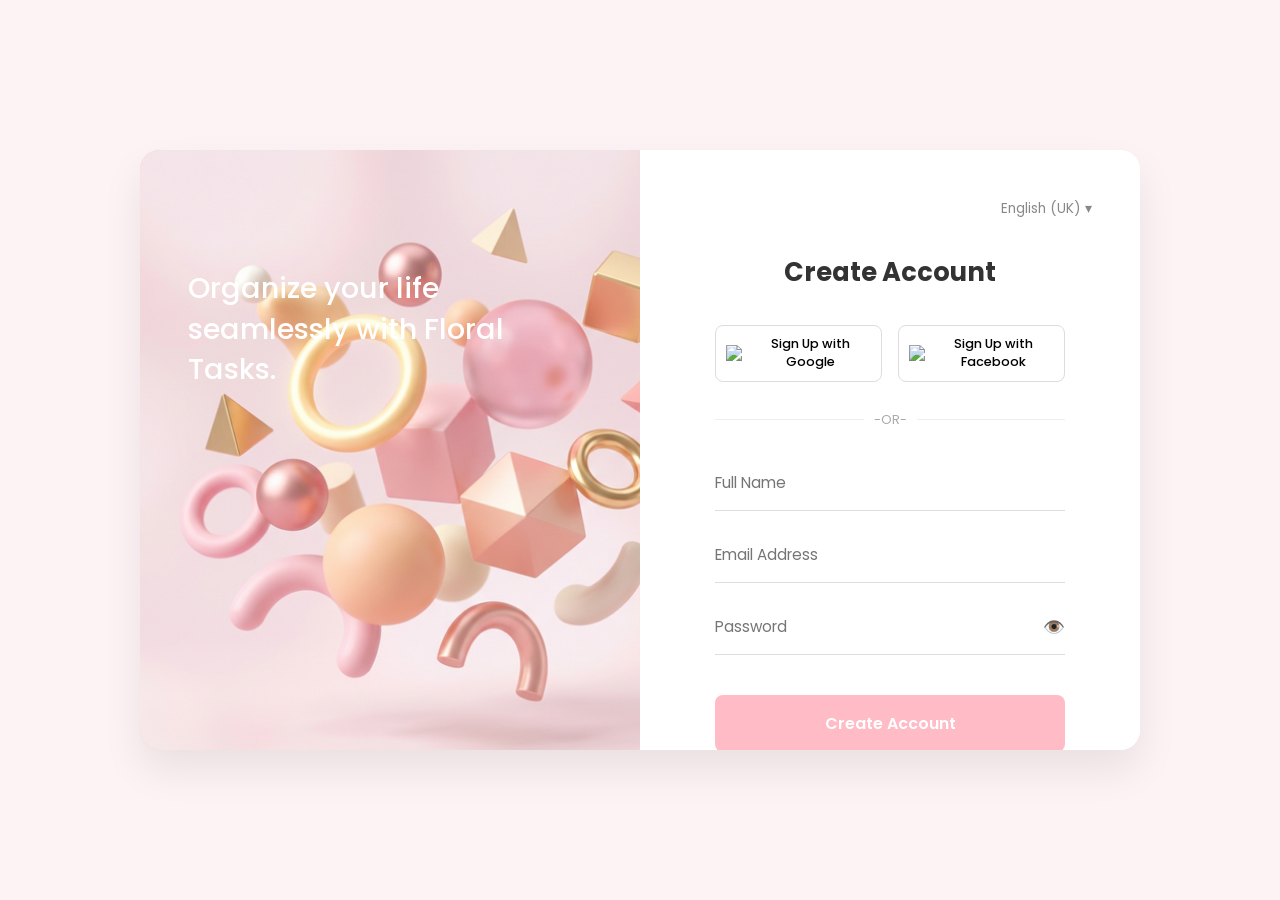
==== frontend/login.html @ fb9f27a4 "Add Login page modeled from mockup" ====
<!DOCTYPE html>
<html lang="en">

<head>
    <meta charset="UTF-8">
    <meta name="viewport" content="width=device-width, initial-scale=1.0">
    <title>Create Account</title>
    <link rel="stylesheet" href="style.css">
    <link href="https://fonts.googleapis.com/css2?family=Poppins:wght@300;400;500;600;700&display=swap"
        rel="stylesheet">
</head>

<body class="auth-body">
    <div class="auth-container">
        <div class="auth-left">
            <div class="auth-logo">🌸 Floral</div>
            <h1>Organize your life seamlessly with Floral Tasks.</h1>
            <div class="auth-image-placeholder">
                <img src="assets/bg.png" alt="3D abstract shapes" />
            </div>
        </div>
        <div class="auth-right">
            <div class="auth-header">
                <span class="language-dropdown">English (UK) ▾</span>
            </div>
            <div class="auth-form-wrapper">
                <h2 id="authTitle" class="auth-title">Create Account</h2>
                <div class="social-login">
                    <button class="social-btn"><img
                            src="https://cdn1.iconfinder.com/data/icons/google-s-logo/150/Google_Icons-09-512.png"
                            alt="G"> Sign Up with Google</button>
                    <button class="social-btn"><img
                            src="https://upload.wikimedia.org/wikipedia/commons/thumb/b/b8/2021_Facebook_icon.svg/2048px-2021_Facebook_icon.svg.png"
                            alt="F"> Sign Up with Facebook</button>
                </div>
                <div class="divider"><span>-OR-</span></div>

                <form id="authForm" class="auth-form">
                    <div class="auth-input-group" id="fullNameGroup">
                        <input type="text" id="fullName" placeholder="Full Name">
                    </div>
                    <div class="auth-input-group">
                        <input type="email" id="email" required placeholder="Email Address">
                    </div>
                    <div class="auth-input-group password-group">
                        <input type="password" id="password" required placeholder="Password">
                        <span class="toggle-password" onclick="togglePassword()">👁️</span>
                    </div>

                    <button type="submit" class="auth-submit-btn" id="authSubmitBtn">Create Account</button>

                    <p class="auth-switch">Already have an account? <a href="#" id="toggleAuthMode">Log in</a></p>
                </form>
            </div>
        </div>
    </div>
    <script src="login.js"></script>
</body>

</html>
---- frontend/style.css ----
:root {
    --primary: #ff4f81;
    --primary-hover: #e5396b;
    --background: #fff5f8;
    --card: #ffffff;
    --accent: #fbd3e9;
    --text-main: #333333;
    --text-muted: #777777;
    --border: #f2e2e8;
    --success: #28a745;
}

* {
    margin: 0;
    padding: 0;
    box-sizing: border-box;
    font-family: 'Poppins', sans-serif;
}

body {
    background-color: var(--background);
    color: var(--text-main);
    line-height: 1.6;
}

.navbar {
    display: flex;
    justify-content: space-between;
    align-items: center;
    padding: 1.5rem 5%;
    background-color: var(--card);
    box-shadow: 0 4px 12px rgba(255, 79, 129, 0.08);
    position: sticky;
    top: 0;
    z-index: 100;
}

.logo {
    font-size: 1.5rem;
    font-weight: 700;
    color: var(--primary);
}

.nav-links {
    list-style: none;
    display: flex;
    gap: 2rem;
}

.nav-links a {
    text-decoration: none;
    color: var(--text-main);
    font-weight: 500;
    transition: color 0.3s ease;
}

.nav-links a:hover, .nav-links a.active {
    color: var(--primary);
}

.hero {
    text-align: center;
    padding: 5rem 2rem;
    background: linear-gradient(135deg, var(--background) 0%, var(--accent) 100%);
}

.hero h1 {
    font-size: 3rem;
    color: var(--primary);
    margin-bottom: 1rem;
}

.hero p {
    font-size: 1.2rem;
    color: var(--text-muted);
    margin-bottom: 2rem;
}

.primary-btn {
    background-color: var(--primary);
    color: white;
    border: none;
    padding: 0.8rem 2rem;
    font-size: 1rem;
    border-radius: 30px;
    cursor: pointer;
    font-weight: 600;
    transition: background 0.3s ease, transform 0.2s ease;
}

.primary-btn:hover {
    background-color: var(--primary-hover);
    transform: translateY(-2px);
}

.secondary-btn {
    background-color: transparent;
    color: var(--text-muted);
    border: 1px solid var(--text-muted);
    padding: 0.8rem 2rem;
    font-size: 1rem;
    border-radius: 30px;
    cursor: pointer;
    font-weight: 600;
    transition: all 0.3s ease;
    margin-top: 0.5rem;
}

.secondary-btn:hover {
    background-color: #f1f1f1;
    color: var(--text-main);
}

.full-width {
    width: 100%;
}

.hidden {
    display: none;
}

.container {
    max-width: 1200px;
    margin: 0 auto;
    padding: 3rem 2rem;
}

.task-input-section {
    display: flex;
    justify-content: center;
    margin-bottom: 4rem;
}

.add-task-card {
    width: 100%;
    max-width: 600px;
    padding: 2.5rem;
}

.card {
    background-color: var(--card);
    border-radius: 20px;
    box-shadow: 0 10px 30px rgba(255, 79, 129, 0.05);
    border: 1px solid var(--border);
}

.add-task-card h2 {
    margin-bottom: 1.5rem;
    color: var(--text-main);
    text-align: center;
}

.input-group {
    margin-bottom: 1.5rem;
}

.input-group label {
    display: block;
    margin-bottom: 0.5rem;
    font-weight: 500;
    color: var(--text-main);
}

.input-group input, 
.input-group textarea {
    width: 100%;
    padding: 1rem;
    border: 1px solid var(--border);
    border-radius: 12px;
    font-size: 1rem;
    outline: none;
    transition: border-color 0.3s ease;
    background-color: #fafafa;
}

.input-group input:focus, 
.input-group textarea:focus {
    border-color: var(--primary);
    background-color: #ffffff;
}

.task-display-section h2 {
    text-align: center;
    margin-bottom: 2rem;
    font-size: 2rem;
    color: var(--primary);
}

.task-grid {
    display: grid;
    grid-template-columns: repeat(auto-fill, minmax(300px, 1fr));
    gap: 2rem;
}

.task-card {
    padding: 2rem;
    transition: transform 0.3s ease, box-shadow 0.3s ease;
    display: flex;
    flex-direction: column;
}

.task-card:hover {
    transform: translateY(-5px);
    box-shadow: 0 15px 35px rgba(255, 79, 129, 0.1);
}

.task-title {
    font-size: 1.3rem;
    font-weight: 600;
    margin-bottom: 0.5rem;
    color: var(--text-main);
}

.task-desc {
    color: var(--text-muted);
    margin-bottom: 1.5rem;
    flex-grow: 1;
}

.task-meta {
    display: flex;
    justify-content: space-between;
    align-items: center;
    margin-bottom: 1.5rem;
    font-size: 0.85rem;
}

.status {
    padding: 0.3rem 0.8rem;
    border-radius: 20px;
    font-weight: 600;
    text-transform: capitalize;
}

.status.pending {
    background-color: var(--accent);
    color: var(--primary-hover);
}

.status.completed {
    background-color: #d4edda;
    color: #155724;
}

.task-date {
    color: #999;
}

.task-actions {
    display: flex;
    gap: 0.5rem;
    flex-wrap: wrap;
}

.action-btn {
    flex: 1;
    padding: 0.6rem;
    border: none;
    border-radius: 8px;
    cursor: pointer;
    font-weight: 500;
    font-size: 0.9rem;
    transition: opacity 0.3s ease;
}

.action-btn:hover {
    opacity: 0.8;
}

.btn-complete {
    background-color: var(--success);
    color: white;
}

.btn-edit {
    background-color: #f8f9fa;
    color: var(--text-main);
    border: 1px solid #ddd;
}

.btn-delete {
    background-color: #dc3545;
    color: white;
}

.completed-task .task-title {
    text-decoration: line-through;
    color: var(--text-muted);
}

@media (max-width: 768px) {
    .nav-links {
        gap: 1rem;
    }
    
    .hero h1 {
        font-size: 2.2rem;
    }
}
/* Auth Layout */
.auth-body { display: flex; justify-content: center; align-items: center; min-height: 100vh; background: #fdf2f4; margin: 0; padding: 2rem; }
.auth-container { display: flex; width: 100%; max-width: 1000px; height: 600px; background: white; border-radius: 20px; box-shadow: 0 20px 40px rgba(0,0,0,0.08); overflow: hidden; }
.auth-left { flex: 1; background: #ffbbc6; padding: 3rem; color: white; position: relative; overflow: hidden; }
.auth-left .auth-logo { font-size: 1.5rem; font-weight: 700; color: #fff; margin-bottom: 2rem; }
.auth-left h1 { font-size: 1.8rem; font-weight: 500; line-height: 1.4; margin-bottom: 2rem; position: relative; z-index: 2; }
.auth-image-placeholder { position: absolute; bottom: -50px; left: -20px; width: 130%; z-index: 1; }
.auth-image-placeholder img { width: 100%; height: auto; object-fit: cover; }
.auth-right { flex: 1; padding: 3rem; display: flex; flex-direction: column; background: white; }
.auth-header { text-align: right; font-size: 0.85rem; color: #888; margin-bottom: 2rem; }
.auth-form-wrapper { max-width: 350px; margin: 0 auto; width: 100%; flex-grow: 1; display: flex; flex-direction: column; justify-content: center; }
.auth-form-wrapper h2 { font-size: 1.6rem; text-align: center; color: #333; margin-bottom: 2rem; }
.social-login { display: flex; gap: 1rem; margin-bottom: 1.5rem; }
.social-btn { flex: 1; display: flex; align-items: center; justify-content: center; gap: 0.5rem; padding: 0.6rem; border: 1px solid #ddd; border-radius: 8px; background: white; font-size: 0.8rem; font-weight: 500; cursor: pointer; transition: all 0.3s ease; }
.social-btn img { width: 16px; height: 16px; }
.social-btn:hover { background: #f9f9f9; border-color: #ccc; }
.divider { text-align: center; margin-bottom: 1.5rem; position: relative; }
.divider::before { content: ''; position: absolute; left: 0; top: 50%; width: 100%; height: 1px; background: #eee; z-index: 1; }
.divider span { background: white; padding: 0 10px; color: #aaa; font-size: 0.8rem; position: relative; z-index: 2; }
.auth-input-group { margin-bottom: 1rem; position: relative; }
.auth-input-group input { width: 100%; padding: 1rem 0; border: none; border-bottom: 1px solid #ddd; font-size: 0.95rem; outline: none; background: transparent; transition: border-color 0.3s ease; }
.auth-input-group input:focus { border-bottom-color: var(--primary); }
.password-group .toggle-password { position: absolute; right: 0; top: 50%; transform: translateY(-50%); cursor: pointer; color: #888; font-size: 1.1rem; }
.auth-submit-btn { width: 100%; padding: 1rem; background: #ffbbc6; color: white; border: none; border-radius: 8px; font-size: 1rem; font-weight: 600; cursor: pointer; margin-top: 1.5rem; transition: background 0.3s ease; }
.auth-submit-btn:hover { background: #ff91a0; }
.auth-switch { text-align: center; margin-top: 1.5rem; font-size: 0.85rem; color: #888; }
.auth-switch a { color: #ffbbc6; text-decoration: none; font-weight: 600; }
.auth-switch a:hover { text-decoration: underline; }
@media (max-width: 768px) { .auth-container { flex-direction: column; height: auto; } .auth-left { padding: 2rem; } .auth-image-placeholder { position: relative; bottom: 0; left: 0; width: 100%; } }
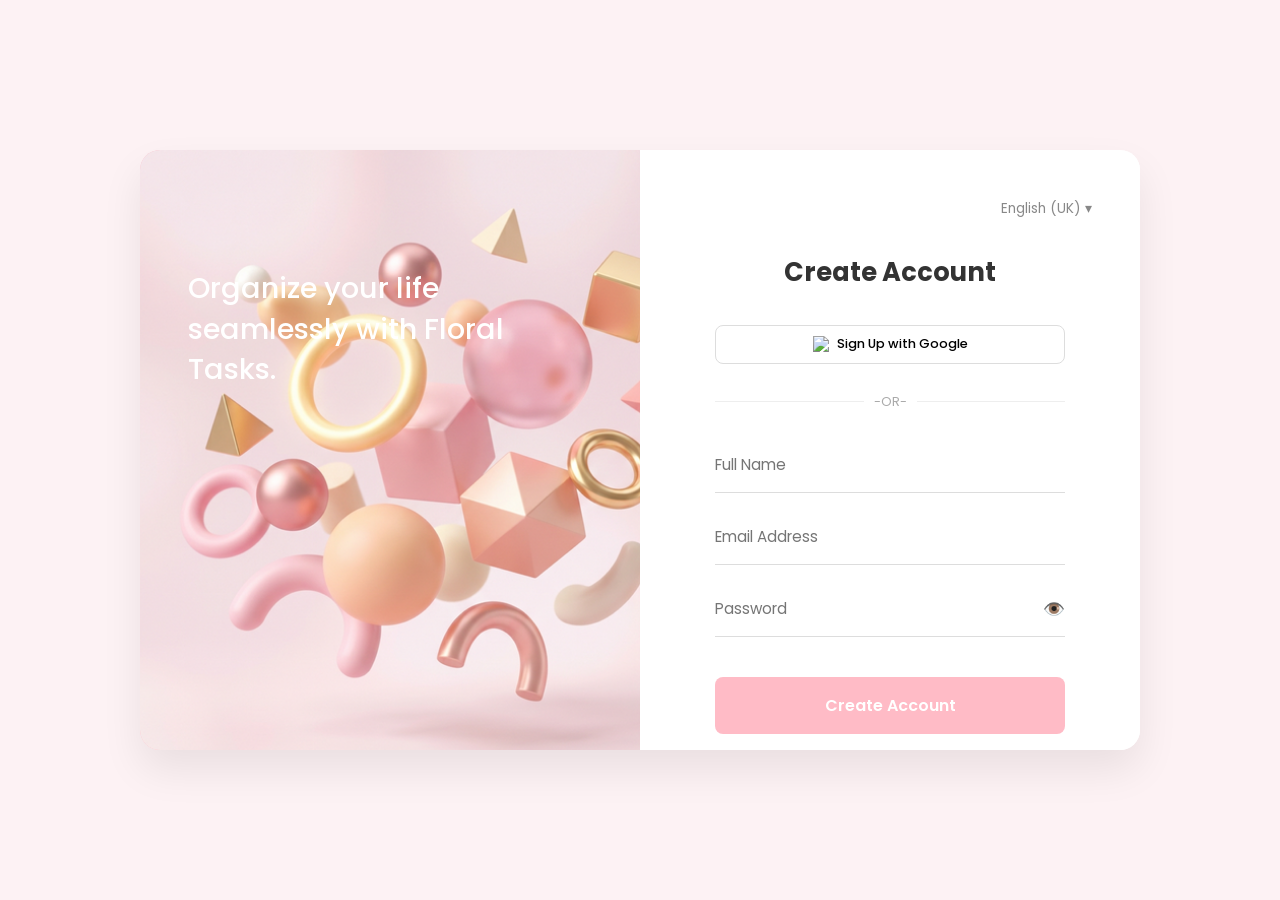
==== commit dbf390cb: "Update login page to remove Facbeook and enforce Google OAuth flow" ====
--- a/frontend/login.html
+++ b/frontend/login.html
@@ -26,12 +26,9 @@
             <div class="auth-form-wrapper">
                 <h2 id="authTitle" class="auth-title">Create Account</h2>
                 <div class="social-login">
-                    <button class="social-btn"><img
+                    <button type="button" class="social-btn" id="googleBtn"><img
                             src="https://cdn1.iconfinder.com/data/icons/google-s-logo/150/Google_Icons-09-512.png"
                             alt="G"> Sign Up with Google</button>
-                    <button class="social-btn"><img
-                            src="https://upload.wikimedia.org/wikipedia/commons/thumb/b/b8/2021_Facebook_icon.svg/2048px-2021_Facebook_icon.svg.png"
-                            alt="F"> Sign Up with Facebook</button>
                 </div>
                 <div class="divider"><span>-OR-</span></div>
 
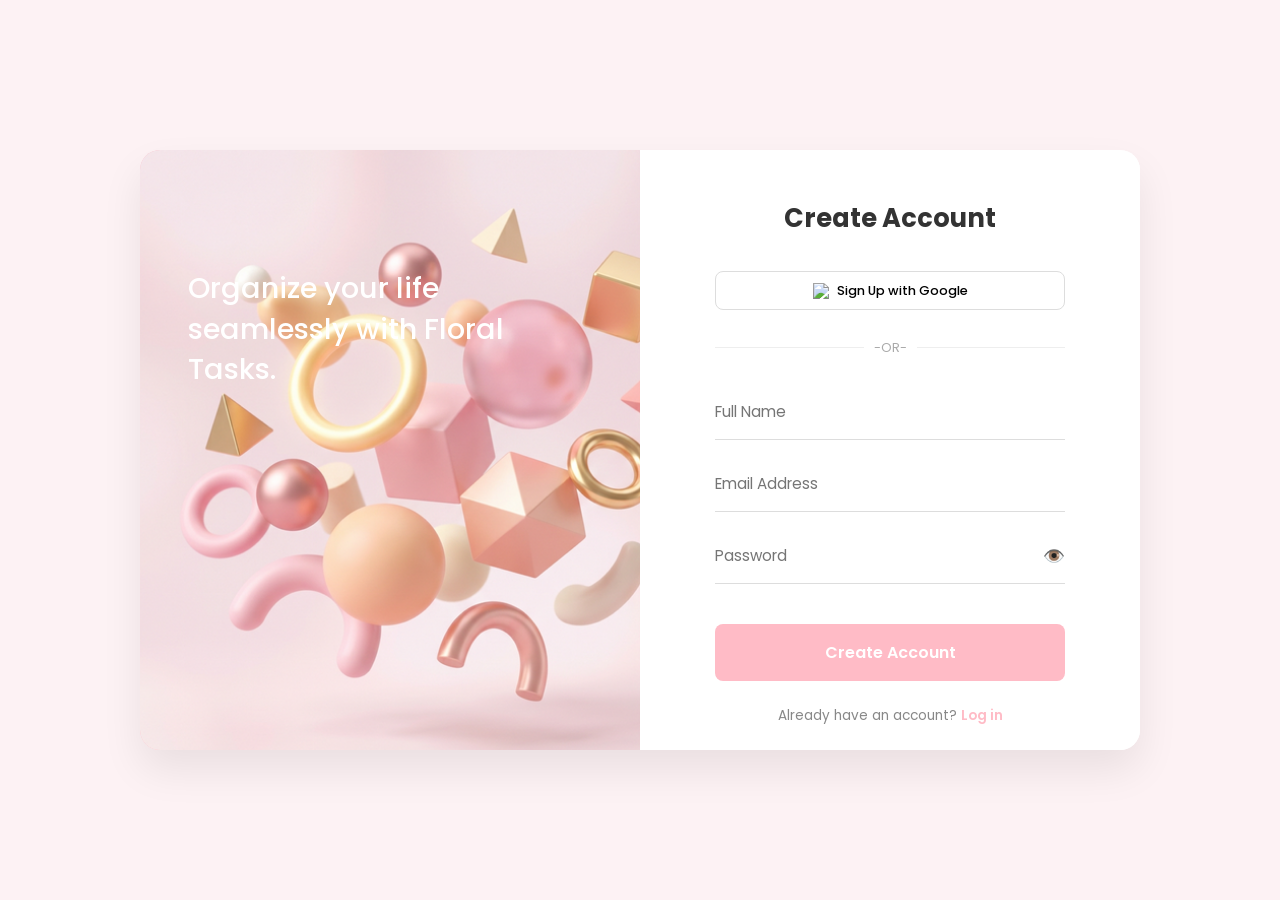
==== commit f9a85de2: "Remove english dropdown and force title text to white" ====
--- a/frontend/login.html
+++ b/frontend/login.html
@@ -20,9 +20,6 @@
             </div>
         </div>
         <div class="auth-right">
-            <div class="auth-header">
-                <span class="language-dropdown">English (UK) ▾</span>
-            </div>
             <div class="auth-form-wrapper">
                 <h2 id="authTitle" class="auth-title">Create Account</h2>
                 <div class="social-login">
--- a/frontend/style.css
+++ b/frontend/style.css
@@ -54,7 +54,8 @@
     transition: color 0.3s ease;
 }
 
-.nav-links a:hover, .nav-links a.active {
+.nav-links a:hover,
+.nav-links a.active {
     color: var(--primary);
 }
 
@@ -161,7 +162,7 @@
     color: var(--text-main);
 }
 
-.input-group input, 
+.input-group input,
 .input-group textarea {
     width: 100%;
     padding: 1rem;
@@ -173,7 +174,7 @@
     background-color: #fafafa;
 }
 
-.input-group input:focus, 
+.input-group input:focus,
 .input-group textarea:focus {
     border-color: var(--primary);
     background-color: #ffffff;
@@ -292,37 +293,244 @@
     .nav-links {
         gap: 1rem;
     }
-    
+
     .hero h1 {
         font-size: 2.2rem;
     }
 }
+
 /* Auth Layout */
-.auth-body { display: flex; justify-content: center; align-items: center; min-height: 100vh; background: #fdf2f4; margin: 0; padding: 2rem; }
-.auth-container { display: flex; width: 100%; max-width: 1000px; height: 600px; background: white; border-radius: 20px; box-shadow: 0 20px 40px rgba(0,0,0,0.08); overflow: hidden; }
-.auth-left { flex: 1; background: #ffbbc6; padding: 3rem; color: white; position: relative; overflow: hidden; }
-.auth-left .auth-logo { font-size: 1.5rem; font-weight: 700; color: #fff; margin-bottom: 2rem; }
-.auth-left h1 { font-size: 1.8rem; font-weight: 500; line-height: 1.4; margin-bottom: 2rem; position: relative; z-index: 2; }
-.auth-image-placeholder { position: absolute; bottom: -50px; left: -20px; width: 130%; z-index: 1; }
-.auth-image-placeholder img { width: 100%; height: auto; object-fit: cover; }
-.auth-right { flex: 1; padding: 3rem; display: flex; flex-direction: column; background: white; }
-.auth-header { text-align: right; font-size: 0.85rem; color: #888; margin-bottom: 2rem; }
-.auth-form-wrapper { max-width: 350px; margin: 0 auto; width: 100%; flex-grow: 1; display: flex; flex-direction: column; justify-content: center; }
-.auth-form-wrapper h2 { font-size: 1.6rem; text-align: center; color: #333; margin-bottom: 2rem; }
-.social-login { display: flex; gap: 1rem; margin-bottom: 1.5rem; }
-.social-btn { flex: 1; display: flex; align-items: center; justify-content: center; gap: 0.5rem; padding: 0.6rem; border: 1px solid #ddd; border-radius: 8px; background: white; font-size: 0.8rem; font-weight: 500; cursor: pointer; transition: all 0.3s ease; }
-.social-btn img { width: 16px; height: 16px; }
-.social-btn:hover { background: #f9f9f9; border-color: #ccc; }
-.divider { text-align: center; margin-bottom: 1.5rem; position: relative; }
-.divider::before { content: ''; position: absolute; left: 0; top: 50%; width: 100%; height: 1px; background: #eee; z-index: 1; }
-.divider span { background: white; padding: 0 10px; color: #aaa; font-size: 0.8rem; position: relative; z-index: 2; }
-.auth-input-group { margin-bottom: 1rem; position: relative; }
-.auth-input-group input { width: 100%; padding: 1rem 0; border: none; border-bottom: 1px solid #ddd; font-size: 0.95rem; outline: none; background: transparent; transition: border-color 0.3s ease; }
-.auth-input-group input:focus { border-bottom-color: var(--primary); }
-.password-group .toggle-password { position: absolute; right: 0; top: 50%; transform: translateY(-50%); cursor: pointer; color: #888; font-size: 1.1rem; }
-.auth-submit-btn { width: 100%; padding: 1rem; background: #ffbbc6; color: white; border: none; border-radius: 8px; font-size: 1rem; font-weight: 600; cursor: pointer; margin-top: 1.5rem; transition: background 0.3s ease; }
-.auth-submit-btn:hover { background: #ff91a0; }
-.auth-switch { text-align: center; margin-top: 1.5rem; font-size: 0.85rem; color: #888; }
-.auth-switch a { color: #ffbbc6; text-decoration: none; font-weight: 600; }
-.auth-switch a:hover { text-decoration: underline; }
-@media (max-width: 768px) { .auth-container { flex-direction: column; height: auto; } .auth-left { padding: 2rem; } .auth-image-placeholder { position: relative; bottom: 0; left: 0; width: 100%; } }
+.auth-body {
+    display: flex;
+    justify-content: center;
+    align-items: center;
+    min-height: 100vh;
+    background: #fdf2f4;
+    margin: 0;
+    padding: 2rem;
+}
+
+.auth-container {
+    display: flex;
+    width: 100%;
+    max-width: 1000px;
+    height: 600px;
+    background: white;
+    border-radius: 20px;
+    box-shadow: 0 20px 40px rgba(0, 0, 0, 0.08);
+    overflow: hidden;
+}
+
+.auth-left {
+    flex: 1;
+    background: #ffbbc6;
+    padding: 3rem;
+    color: white;
+    position: relative;
+    overflow: hidden;
+}
+
+.auth-left .auth-logo {
+    font-size: 1.5rem;
+    font-weight: 700;
+    color: #fff;
+    margin-bottom: 2rem;
+}
+
+.auth-left h1 {
+    font-size: 1.8rem;
+    font-weight: 500;
+    line-height: 1.4;
+    margin-bottom: 2rem;
+    position: relative;
+    z-index: 2;
+    color: #ffffff;
+}
+
+.auth-image-placeholder {
+    position: absolute;
+    bottom: -50px;
+    left: -20px;
+    width: 130%;
+    z-index: 1;
+    pointer-events: none;
+}
+
+.auth-image-placeholder img {
+    width: 100%;
+    height: auto;
+    object-fit: cover;
+}
+
+.auth-right {
+    flex: 1;
+    padding: 3rem;
+    display: flex;
+    flex-direction: column;
+    background: white;
+}
+
+.auth-header {
+    text-align: right;
+    font-size: 0.85rem;
+    color: #888;
+    margin-bottom: 2rem;
+}
+
+.auth-form-wrapper {
+    max-width: 350px;
+    margin: 0 auto;
+    width: 100%;
+    flex-grow: 1;
+    display: flex;
+    flex-direction: column;
+    justify-content: center;
+}
+
+.auth-form-wrapper h2 {
+    font-size: 1.6rem;
+    text-align: center;
+    color: #333;
+    margin-bottom: 2rem;
+}
+
+.social-login {
+    display: flex;
+    gap: 1rem;
+    margin-bottom: 1.5rem;
+}
+
+.social-btn {
+    flex: 1;
+    display: flex;
+    align-items: center;
+    justify-content: center;
+    gap: 0.5rem;
+    padding: 0.6rem;
+    border: 1px solid #ddd;
+    border-radius: 8px;
+    background: white;
+    font-size: 0.8rem;
+    font-weight: 500;
+    cursor: pointer;
+    transition: all 0.3s ease;
+}
+
+.social-btn img {
+    width: 16px;
+    height: 16px;
+}
+
+.social-btn:hover {
+    background: #f9f9f9;
+    border-color: #ccc;
+}
+
+.divider {
+    text-align: center;
+    margin-bottom: 1.5rem;
+    position: relative;
+}
+
+.divider::before {
+    content: '';
+    position: absolute;
+    left: 0;
+    top: 50%;
+    width: 100%;
+    height: 1px;
+    background: #eee;
+    z-index: 1;
+}
+
+.divider span {
+    background: white;
+    padding: 0 10px;
+    color: #aaa;
+    font-size: 0.8rem;
+    position: relative;
+    z-index: 2;
+}
+
+.auth-input-group {
+    margin-bottom: 1rem;
+    position: relative;
+}
+
+.auth-input-group input {
+    width: 100%;
+    padding: 1rem 0;
+    border: none;
+    border-bottom: 1px solid #ddd;
+    font-size: 0.95rem;
+    outline: none;
+    background: transparent;
+    transition: border-color 0.3s ease;
+}
+
+.auth-input-group input:focus {
+    border-bottom-color: var(--primary);
+}
+
+.password-group .toggle-password {
+    position: absolute;
+    right: 0;
+    top: 50%;
+    transform: translateY(-50%);
+    cursor: pointer;
+    color: #888;
+    font-size: 1.1rem;
+}
+
+.auth-submit-btn {
+    width: 100%;
+    padding: 1rem;
+    background: #ffbbc6;
+    color: white;
+    border: none;
+    border-radius: 8px;
+    font-size: 1rem;
+    font-weight: 600;
+    cursor: pointer;
+    margin-top: 1.5rem;
+    transition: background 0.3s ease;
+}
+
+.auth-submit-btn:hover {
+    background: #ff91a0;
+}
+
+.auth-switch {
+    text-align: center;
+    margin-top: 1.5rem;
+    font-size: 0.85rem;
+    color: #888;
+}
+
+.auth-switch a {
+    color: #ffbbc6;
+    text-decoration: none;
+    font-weight: 600;
+}
+
+.auth-switch a:hover {
+    text-decoration: underline;
+}
+
+@media (max-width: 768px) {
+    .auth-container {
+        flex-direction: column;
+        height: auto;
+    }
+
+    .auth-left {
+        padding: 2rem;
+    }
+
+    .auth-image-placeholder {
+        position: relative;
+        bottom: 0;
+        left: 0;
+        width: 100%;
+    }
+}
